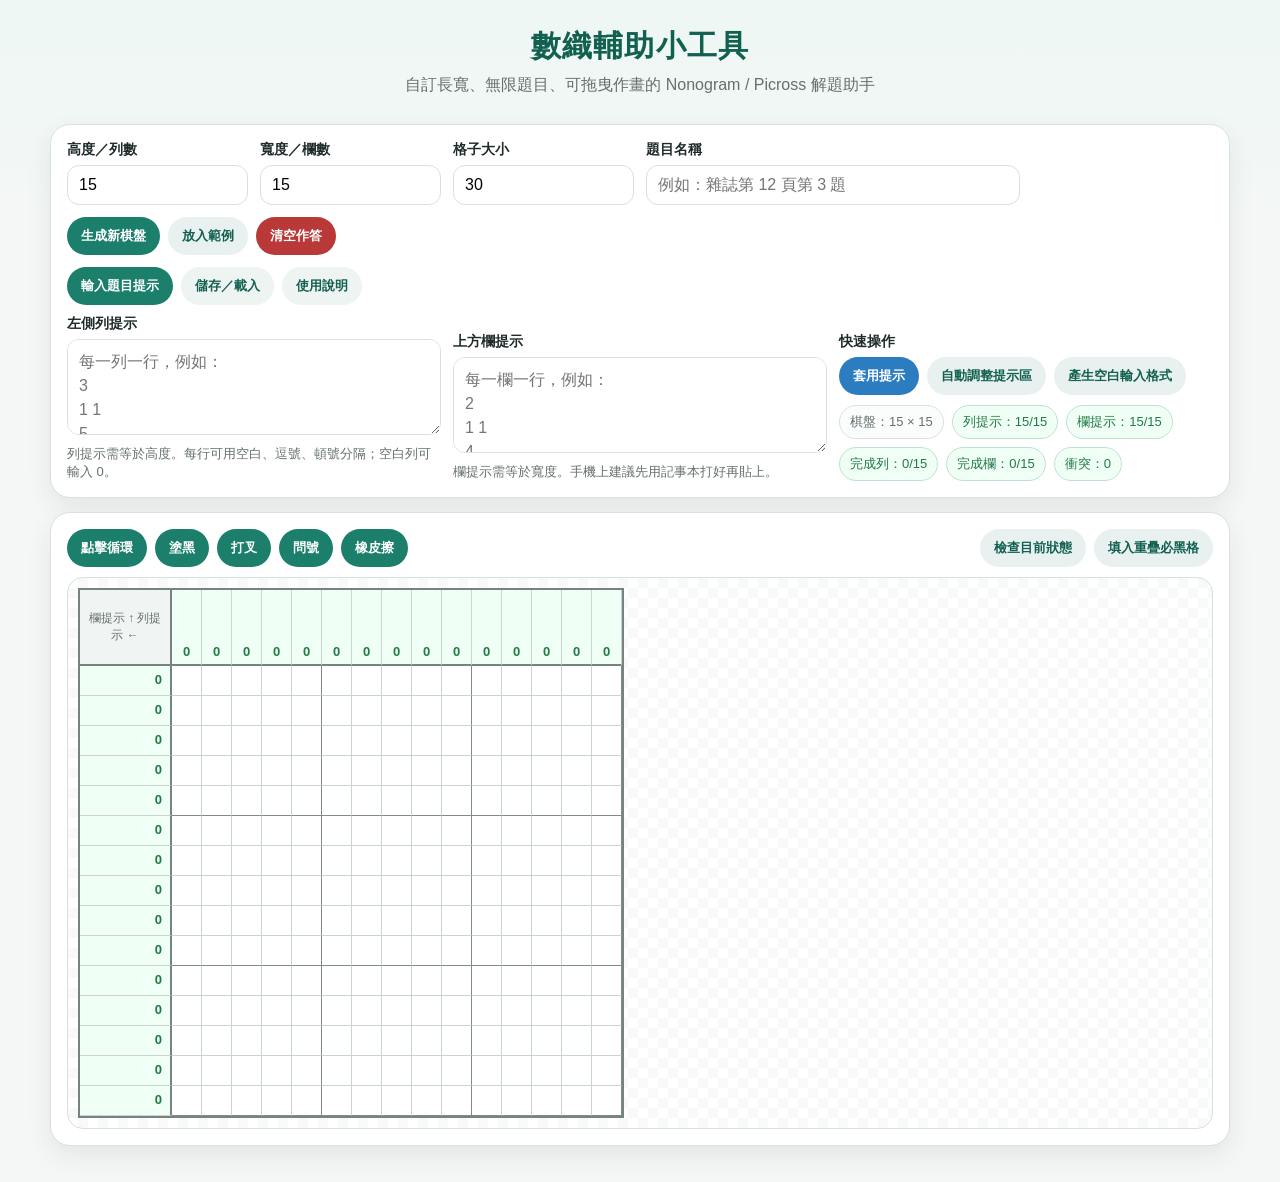
==== chatnono.html @ 59d694d6 "Add files via upload" ====
<!DOCTYPE html>
<html lang="zh-Hant">
<head>
<meta charset="UTF-8" />
<meta name="viewport" content="width=device-width, initial-scale=1.0"/>
<title>數織輔助小工具｜Nonogram Helper</title>
<style>
:root{
  --brand:#1b7f6b;
  --brand-dark:#126050;
  --accent:#2b7dbf;
  --bg:#f5f7f6;
  --card:#ffffff;
  --text:#1f2a2a;
  --muted:#64706f;
  --line:#d8e1df;
  --danger:#b93838;
  --warn:#b7791f;
  --ok:#217a45;
  --shadow:0 10px 26px rgba(20,40,36,.08);
  --cell:30px;
  --topHint:96px;
  --leftHint:120px;
}
*{box-sizing:border-box}
body{
  margin:0;
  font-family:"Microsoft JhengHei","Noto Sans TC",Arial,sans-serif;
  background:linear-gradient(180deg,#eef7f4 0%,var(--bg) 260px);
  color:var(--text);
}
header{
  padding:26px 18px 14px;
  text-align:center;
}
header h1{margin:0;font-size:30px;letter-spacing:.04em;color:var(--brand-dark)}
header p{margin:8px 0 0;color:var(--muted)}
.wrap{
  width:min(1180px,calc(100% - 28px));
  margin:0 auto 36px;
}
.panel{
  background:var(--card);
  border:1px solid var(--line);
  border-radius:20px;
  box-shadow:var(--shadow);
  padding:16px;
  margin:14px 0;
}
.controls{
  display:grid;
  grid-template-columns:repeat(12,1fr);
  gap:12px;
  align-items:end;
}
.field{grid-column:span 2}
.field.wide{grid-column:span 4}
.field.full{grid-column:1/-1}
label{display:block;font-weight:700;margin-bottom:6px;font-size:14px}
input[type="number"],textarea,input[type="text"]{
  width:100%;
  border:1px solid var(--line);
  border-radius:12px;
  padding:10px 11px;
  font:inherit;
  background:#fff;
}
textarea{
  min-height:96px;
  resize:vertical;
  line-height:1.5;
}
.help{
  color:var(--muted);
  font-size:13px;
  margin-top:6px;
}
.btns{
  display:flex;
  gap:8px;
  flex-wrap:wrap;
}
button,.fileBtn{
  appearance:none;
  border:0;
  border-radius:999px;
  padding:10px 14px;
  font-weight:800;
  font-family:inherit;
  cursor:pointer;
  background:var(--brand);
  color:white;
  transition:.15s ease;
  display:inline-flex;
  align-items:center;
  justify-content:center;
  gap:6px;
  text-decoration:none;
}
button:hover,.fileBtn:hover{background:var(--brand-dark);transform:translateY(-1px)}
button.secondary{background:#e8f1ef;color:var(--brand-dark)}
button.secondary:hover{background:#d8e8e4}
button.blue{background:var(--accent)}
button.danger{background:var(--danger)}
button.warn{background:var(--warn)}
button:disabled{opacity:.45;cursor:not-allowed;transform:none}
.status{
  display:flex;
  flex-wrap:wrap;
  gap:8px;
  margin-top:10px;
}
.badge{
  border:1px solid var(--line);
  background:#fafdfc;
  color:var(--muted);
  border-radius:999px;
  padding:7px 10px;
  font-size:13px;
}
.badge.ok{color:var(--ok);border-color:#bfe2cb;background:#f0fff5}
.badge.warn{color:var(--warn);border-color:#f0d59c;background:#fffaf0}
.badge.danger{color:var(--danger);border-color:#efbaba;background:#fff5f5}
.tabs{
  display:flex;
  gap:8px;
  flex-wrap:wrap;
  margin-bottom:10px;
}
.tab{
  background:#edf4f2;
  color:var(--brand-dark);
}
.tab.active{
  background:var(--brand);
  color:#fff;
}
.modeBar{
  display:flex;
  align-items:center;
  justify-content:space-between;
  gap:10px;
  flex-wrap:wrap;
  margin-bottom:10px;
}
.modeGroup{
  display:flex;
  gap:8px;
  flex-wrap:wrap;
}
.toolMode.active{
  outline:3px solid rgba(27,127,107,.18);
  background:var(--brand-dark);
}
.boardWrap{
  overflow:auto;
  max-height:72vh;
  padding:10px;
  border-radius:16px;
  border:1px solid var(--line);
  background:
    linear-gradient(45deg,#f7faf9 25%,transparent 25%),
    linear-gradient(-45deg,#f7faf9 25%,transparent 25%),
    linear-gradient(45deg,transparent 75%,#f7faf9 75%),
    linear-gradient(-45deg,transparent 75%,#f7faf9 75%);
  background-size:20px 20px;
  background-position:0 0,0 10px,10px -10px,-10px 0px;
}
.nonogram{
  display:grid;
  grid-template-columns:var(--leftHint) repeat(var(--cols), var(--cell));
  grid-template-rows:var(--topHint) repeat(var(--rows), var(--cell));
  width:max-content;
  background:#fff;
  border:2px solid #778380;
  user-select:none;
}
.corner{
  grid-column:1;
  grid-row:1;
  background:#f0f5f3;
  border-right:2px solid #778380;
  border-bottom:2px solid #778380;
  position:sticky;
  left:0;
  top:0;
  z-index:8;
  display:flex;
  align-items:center;
  justify-content:center;
  color:var(--muted);
  font-size:12px;
  text-align:center;
  padding:6px;
}
.colHint,.rowHint,.cell{
  border-right:1px solid #cad4d1;
  border-bottom:1px solid #cad4d1;
}
.colHint{
  grid-row:1;
  background:#f8fbfa;
  border-bottom:2px solid #778380;
  display:flex;
  align-items:flex-end;
  justify-content:center;
  padding:4px 2px;
  font-size:13px;
  line-height:1.15;
  text-align:center;
  white-space:pre-line;
  position:sticky;
  top:0;
  z-index:5;
}
.rowHint{
  grid-column:1;
  background:#f8fbfa;
  border-right:2px solid #778380;
  display:flex;
  align-items:center;
  justify-content:flex-end;
  padding:2px 8px;
  font-size:13px;
  line-height:1.15;
  text-align:right;
  white-space:pre-wrap;
  position:sticky;
  left:0;
  z-index:4;
}
.cell{
  width:var(--cell);
  height:var(--cell);
  background:#fff;
  position:relative;
  cursor:pointer;
}
.cell:nth-child(5n){ }
.cell.black{background:#1f2525}
.cell.empty::before,.cell.empty::after{
  content:"";
  position:absolute;
  left:50%;top:50%;
  width:70%;
  height:2px;
  background:#8a9693;
  transform-origin:center;
}
.cell.empty::before{transform:translate(-50%,-50%) rotate(45deg)}
.cell.empty::after{transform:translate(-50%,-50%) rotate(-45deg)}
.cell.maybe{background:#fffbe8}
.cell.maybe::after{
  content:"?";
  position:absolute;
  inset:0;
  display:flex;
  align-items:center;
  justify-content:center;
  color:#b7791f;
  font-weight:900;
}
.cell:hover{outline:2px solid rgba(43,125,191,.35);z-index:2}
.cell.markedLine{box-shadow:inset 0 0 0 2px rgba(43,125,191,.45)}
.colHint.conflict,.rowHint.conflict{background:#fff1f1;color:var(--danger);font-weight:900}
.colHint.done,.rowHint.done{background:#f0fff5;color:var(--ok);font-weight:900}
.smallGridLineR{border-right-color:#7f8b88!important}
.smallGridLineB{border-bottom-color:#7f8b88!important}
.output{
  background:#10201d;
  color:#e8fff8;
  border-radius:14px;
  padding:12px;
  white-space:pre-wrap;
  max-height:180px;
  overflow:auto;
  font-family:Consolas,monospace;
  font-size:13px;
}
.hidden{display:none!important}
@media (max-width:860px){
  .controls{grid-template-columns:1fr 1fr}
  .field,.field.wide{grid-column:span 1}
  .field.full{grid-column:1/-1}
  header h1{font-size:24px}
  :root{--cell:26px;--topHint:88px;--leftHint:98px}
}
</style>
</head>
<body>
<header>
  <h1>數織輔助小工具</h1>
  <p>自訂長寬、無限題目、可拖曳作畫的 Nonogram / Picross 解題助手</p>
</header>

<main class="wrap">
  <section class="panel">
    <div class="controls">
      <div class="field">
        <label for="rows">高度／列數</label>
        <input id="rows" type="number" min="1" max="80" value="15">
      </div>
      <div class="field">
        <label for="cols">寬度／欄數</label>
        <input id="cols" type="number" min="1" max="80" value="15">
      </div>
      <div class="field">
        <label for="cellSize">格子大小</label>
        <input id="cellSize" type="number" min="16" max="48" value="30">
      </div>
      <div class="field wide">
        <label for="title">題目名稱</label>
        <input id="title" type="text" placeholder="例如：雜誌第 12 頁第 3 題">
      </div>
      <div class="field wide">
        <div class="btns">
          <button id="buildBtn">生成新棋盤</button>
          <button class="secondary" id="sampleBtn">放入範例</button>
          <button class="danger" id="clearBoardBtn">清空作答</button>
        </div>
      </div>

      <div class="field full">
        <div class="tabs">
          <button class="tab active" data-tab="input">輸入題目提示</button>
          <button class="tab" data-tab="save">儲存／載入</button>
          <button class="tab" data-tab="help">使用說明</button>
        </div>

        <div id="tab-input">
          <div class="controls">
            <div class="field wide">
              <label for="rowClues">左側列提示</label>
              <textarea id="rowClues" placeholder="每一列一行，例如：
3
1 1
5
2 2"></textarea>
              <div class="help">列提示需等於高度。每行可用空白、逗號、頓號分隔；空白列可輸入 0。</div>
            </div>
            <div class="field wide">
              <label for="colClues">上方欄提示</label>
              <textarea id="colClues" placeholder="每一欄一行，例如：
2
1 1
4
0"></textarea>
              <div class="help">欄提示需等於寬度。手機上建議先用記事本打好再貼上。</div>
            </div>
            <div class="field wide">
              <label>快速操作</label>
              <div class="btns">
                <button class="blue" id="applyCluesBtn">套用提示</button>
                <button class="secondary" id="fitHintBtn">自動調整提示區</button>
                <button class="secondary" id="copyBlankBtn">產生空白輸入格式</button>
              </div>
              <div class="status" id="status"></div>
            </div>
          </div>
        </div>

        <div id="tab-save" class="hidden">
          <div class="controls">
            <div class="field wide">
              <label>儲存目前題目</label>
              <div class="btns">
                <button id="exportBtn">匯出 JSON</button>
                <button class="secondary" id="copyStateBtn">複製題目資料</button>
              </div>
              <div class="help">會儲存長寬、提示數字、目前作答狀態。適合換電腦或下次繼續。</div>
            </div>
            <div class="field wide">
              <label for="importFile">載入 JSON</label>
              <input id="importFile" type="file" accept=".json,application/json">
              <div class="help">選擇之前匯出的 JSON 檔即可還原。</div>
            </div>
            <div class="field wide">
              <label for="jsonBox">題目資料文字</label>
              <textarea id="jsonBox" placeholder="也可以把 JSON 貼在這裡，再按「從文字載入」"></textarea>
              <div class="btns" style="margin-top:8px">
                <button class="blue" id="importTextBtn">從文字載入</button>
              </div>
            </div>
          </div>
          <div id="exportOutput" class="output hidden"></div>
        </div>

        <div id="tab-help" class="hidden">
          <div class="help" style="font-size:15px;line-height:1.8">
            <b>格子操作：</b>左鍵點擊會依序切換「塗黑 → 打叉 → 問號 → 空白」。<br>
            <b>拖曳作畫：</b>先選下方工具模式，再按住滑鼠拖過格子即可連續畫。手機也可用觸控拖曳。<br>
            <b>檢查功能：</b>目前會檢查每列/每欄的連續黑格數是否已符合提示；符合會變綠，不符合但黑格數超過或分段不可能時會變紅。<br>
            <b>注意：</b>這是「輔助解題工具」，不是完全自動解答器；可以幫你避免畫錯、保存題目、快速重玩。
          </div>
        </div>
      </div>
    </div>
  </section>

  <section class="panel">
    <div class="modeBar">
      <div class="modeGroup">
        <button class="toolMode" data-mode="cycle">點擊循環</button>
        <button class="toolMode" data-mode="black">塗黑</button>
        <button class="toolMode" data-mode="empty" class="toolMode active">打叉</button>
        <button class="toolMode" data-mode="maybe">問號</button>
        <button class="toolMode" data-mode="clear">橡皮擦</button>
      </div>
      <div class="btns">
        <button class="secondary" id="checkBtn">檢查目前狀態</button>
        <button class="secondary" id="fillObviousBtn">填入重疊必黑格</button>
      </div>
    </div>
    <div class="boardWrap" id="boardWrap">
      <div id="board" class="nonogram"></div>
    </div>
  </section>
</main>

<script>
const $ = id => document.getElementById(id);
let rows=15, cols=15, grid=[], rowClues=[], colClues=[], mode='empty';
let dragging=false, dragValue=null;

function parseClues(text, expected){
  const lines = text.replace(/\r/g,'').split('\n');
  const out = lines.map(line=>{
    const t=line.trim();
    if(!t || t==='0') return [];
    return t.split(/[,\s，、]+/).filter(Boolean).map(Number).filter(n=>Number.isFinite(n)&&n>0);
  });
  while(out.length<expected) out.push([]);
  return out.slice(0, expected);
}
function cluesToText(clues){
  return clues.map(a=>a.length?a.join(' '):'0').join('\n');
}
function initGrid(r,c){
  grid = Array.from({length:r},()=>Array.from({length:c},()=>0));
}
function setCSS(){
  document.documentElement.style.setProperty('--rows', rows);
  document.documentElement.style.setProperty('--cols', cols);
  document.documentElement.style.setProperty('--cell', Math.max(16, Math.min(48, +$('cellSize').value||30))+'px');
}
function buildBoard(){
  rows = Math.max(1, Math.min(80, +$('rows').value||15));
  cols = Math.max(1, Math.min(80, +$('cols').value||15));
  $('rows').value=rows; $('cols').value=cols;
  setCSS();
  initGrid(rows,cols);
  rowClues = parseClues($('rowClues').value, rows);
  colClues = parseClues($('colClues').value, cols);
  render();
  fitHintArea();
  updateStatus();
}
function render(){
  const board=$('board');
  board.innerHTML='';
  board.style.setProperty('--rows', rows);
  board.style.setProperty('--cols', cols);

  const corner=document.createElement('div');
  corner.className='corner';
  corner.textContent='欄提示 ↑\n列提示 ←';
  board.appendChild(corner);

  for(let c=0;c<cols;c++){
    const d=document.createElement('div');
    d.className='colHint';
    d.dataset.col=c;
    d.style.gridColumn=c+2;
    d.textContent=(colClues[c]||[]).join('\n') || '0';
    board.appendChild(d);
  }
  for(let r=0;r<rows;r++){
    const d=document.createElement('div');
    d.className='rowHint';
    d.dataset.row=r;
    d.style.gridRow=r+2;
    d.textContent=(rowClues[r]||[]).join(' ') || '0';
    board.appendChild(d);
  }
  for(let r=0;r<rows;r++){
    for(let c=0;c<cols;c++){
      const cell=document.createElement('div');
      cell.className='cell';
      if((c+1)%5===0) cell.classList.add('smallGridLineR');
      if((r+1)%5===0) cell.classList.add('smallGridLineB');
      cell.dataset.r=r; cell.dataset.c=c;
      cell.style.gridColumn=c+2;
      cell.style.gridRow=r+2;
      applyCellClass(cell, grid[r][c]);
      cell.addEventListener('pointerdown', onPointerDown);
      cell.addEventListener('pointerenter', onPointerEnter);
      board.appendChild(cell);
    }
  }
  document.addEventListener('pointerup',()=>{dragging=false;dragValue=null;});
  checkState(false);
}
function applyCellClass(el,val){
  el.classList.remove('black','empty','maybe');
  if(val===1) el.classList.add('black');
  if(val===2) el.classList.add('empty');
  if(val===3) el.classList.add('maybe');
}
function nextValue(v){ return (v+1)%4; }
function valueByMode(current){
  if(mode==='cycle') return nextValue(current);
  if(mode==='black') return 1;
  if(mode==='empty') return 2;
  if(mode==='maybe') return 3;
  if(mode==='clear') return 0;
  return current;
}
function paintCell(el,val=null){
  const r=+el.dataset.r, c=+el.dataset.c;
  const newVal = val===null ? valueByMode(grid[r][c]) : val;
  grid[r][c]=newVal;
  applyCellClass(el,newVal);
}
function onPointerDown(e){
  e.preventDefault();
  dragging=true;
  const r=+this.dataset.r, c=+this.dataset.c;
  dragValue=valueByMode(grid[r][c]);
  paintCell(this, dragValue);
}
function onPointerEnter(e){
  if(!dragging || dragValue===null) return;
  paintCell(this, dragValue);
}
function getRuns(arr){
  const runs=[]; let n=0;
  for(const v of arr){
    if(v===1) n++;
    else{ if(n) runs.push(n); n=0; }
  }
  if(n) runs.push(n);
  return runs;
}
function equalArr(a,b){return a.length===b.length && a.every((x,i)=>x===b[i]);}
function possibleLine(states, clues){
  const len=states.length;
  const target=clues.reduce((s,n)=>s+n,0);
  const black=states.filter(v=>v===1).length;
  if(black>target) return false;
  const runs=getRuns(states);
  for(let i=0;i<runs.length;i++){
    if(i>=clues.length || runs[i]>clues[i]) return false;
  }
  return true;
}
function checkState(showAlert=true){
  let doneRows=0, doneCols=0, conflict=0;
  document.querySelectorAll('.rowHint,.colHint').forEach(el=>el.classList.remove('done','conflict'));

  for(let r=0;r<rows;r++){
    const states=grid[r];
    const runs=getRuns(states);
    const hint=document.querySelector(`.rowHint[data-row="${r}"]`);
    if(equalArr(runs,rowClues[r]||[])){hint.classList.add('done'); doneRows++;}
    else if(!possibleLine(states,rowClues[r]||[])){hint.classList.add('conflict'); conflict++;}
  }
  for(let c=0;c<cols;c++){
    const states=grid.map(row=>row[c]);
    const runs=getRuns(states);
    const hint=document.querySelector(`.colHint[data-col="${c}"]`);
    if(equalArr(runs,colClues[c]||[])){hint.classList.add('done'); doneCols++;}
    else if(!possibleLine(states,colClues[c]||[])){hint.classList.add('conflict'); conflict++;}
  }
  updateStatus(doneRows,doneCols,conflict);
  if(showAlert) alert(conflict ? `目前有 ${conflict} 個列/欄可能衝突。` : '目前沒有偵測到明顯衝突。');
}
function updateStatus(doneRows=0,doneCols=0,conflict=0){
  const rowLines = $('rowClues').value.replace(/\r/g,'').split('\n').filter((_,i)=>i<rows).length;
  const colLines = $('colClues').value.replace(/\r/g,'').split('\n').filter((_,i)=>i<cols).length;
  $('status').innerHTML = `
    <span class="badge">棋盤：${rows} × ${cols}</span>
    <span class="badge ${rowClues.length===rows?'ok':'warn'}">列提示：${rowClues.length}/${rows}</span>
    <span class="badge ${colClues.length===cols?'ok':'warn'}">欄提示：${colClues.length}/${cols}</span>
    <span class="badge ok">完成列：${doneRows}/${rows}</span>
    <span class="badge ok">完成欄：${doneCols}/${cols}</span>
    <span class="badge ${conflict?'danger':'ok'}">衝突：${conflict}</span>`;
}
function fitHintArea(){
  const maxRowNums=Math.max(1,...rowClues.map(a=>a.length));
  const maxColNums=Math.max(1,...colClues.map(a=>a.length));
  document.documentElement.style.setProperty('--leftHint', Math.max(92, maxRowNums*28+32)+'px');
  document.documentElement.style.setProperty('--topHint', Math.max(76, maxColNums*20+24)+'px');
}
function generateBlankFormat(){
  rows = +$('rows').value||15; cols=+$('cols').value||15;
  $('rowClues').value = Array.from({length:rows},()=> '0').join('\n');
  $('colClues').value = Array.from({length:cols},()=> '0').join('\n');
}
function lineOverlap(length, clues){
  if(!clues || !clues.length) return Array(length).fill(0);
  const total = clues.reduce((s,n)=>s+n,0) + clues.length - 1;
  if(total>length) return Array(length).fill(0);
  const earliest=[]; let pos=0;
  for(const n of clues){ earliest.push([pos,pos+n-1]); pos += n+1; }
  const latest=[]; pos=length-1;
  for(let i=clues.length-1;i>=0;i--){ const n=clues[i]; latest[i]=[pos-n+1,pos]; pos -= n+1; }
  const must=Array(length).fill(0);
  for(let i=0;i<clues.length;i++){
    const s=Math.max(earliest[i][0], latest[i][0]);
    const e=Math.min(earliest[i][1], latest[i][1]);
    for(let p=s;p<=e;p++) if(p>=0&&p<length) must[p]=1;
  }
  return must;
}
function fillObvious(){
  for(let r=0;r<rows;r++){
    const must=lineOverlap(cols,rowClues[r]||[]);
    for(let c=0;c<cols;c++) if(must[c]) grid[r][c]=1;
  }
  for(let c=0;c<cols;c++){
    const must=lineOverlap(rows,colClues[c]||[]);
    for(let r=0;r<rows;r++) if(must[r]) grid[r][c]=1;
  }
  render();
  checkState(false);
}
function getState(){
  return {version:1,title:$('title').value||'',rows,cols,rowClues,colClues,grid,cellSize:+$('cellSize').value||30,savedAt:new Date().toISOString()};
}
function loadState(obj){
  rows=obj.rows; cols=obj.cols;
  $('rows').value=rows; $('cols').value=cols;
  $('title').value=obj.title||'';
  $('cellSize').value=obj.cellSize||30;
  rowClues=obj.rowClues||Array.from({length:rows},()=>[]);
  colClues=obj.colClues||Array.from({length:cols},()=>[]);
  grid=obj.grid||Array.from({length:rows},()=>Array.from({length:cols},()=>0));
  $('rowClues').value=cluesToText(rowClues);
  $('colClues').value=cluesToText(colClues);
  setCSS(); fitHintArea(); render(); checkState(false);
}
function downloadJSON(){
  const data=JSON.stringify(getState(),null,2);
  const blob=new Blob([data],{type:'application/json'});
  const a=document.createElement('a');
  const name=($('title').value||'nonogram').replace(/[\\/:*?"<>|]/g,'_');
  a.href=URL.createObjectURL(blob);
  a.download=`${name}.json`;
  a.click();
  URL.revokeObjectURL(a.href);
}
function setSample(){
  $('rows').value=10; $('cols').value=10; $('title').value='範例：小愛心';
  $('rowClues').value=['2 2','4 4','10','10','8','6','4','2','1 1','0'].join('\n');
  $('colClues').value=['0','2','4','6','8','8','6','4','2','0'].join('\n');
  buildBoard();
}
document.querySelectorAll('.tab').forEach(btn=>{
  btn.addEventListener('click',()=>{
    document.querySelectorAll('.tab').forEach(b=>b.classList.remove('active'));
    btn.classList.add('active');
    ['input','save','help'].forEach(t=>$('tab-'+t).classList.add('hidden'));
    $('tab-'+btn.dataset.tab).classList.remove('hidden');
  });
});
document.querySelectorAll('.toolMode').forEach(btn=>{
  btn.addEventListener('click',()=>{
    document.querySelectorAll('.toolMode').forEach(b=>b.classList.remove('active'));
    btn.classList.add('active');
    mode=btn.dataset.mode;
  });
});
$('buildBtn').addEventListener('click',buildBoard);
$('applyCluesBtn').addEventListener('click',()=>{rowClues=parseClues($('rowClues').value, rows); colClues=parseClues($('colClues').value, cols); fitHintArea(); render();});
$('fitHintBtn').addEventListener('click',fitHintArea);
$('copyBlankBtn').addEventListener('click',generateBlankFormat);
$('clearBoardBtn').addEventListener('click',()=>{initGrid(rows,cols); render();});
$('checkBtn').addEventListener('click',()=>checkState(true));
$('fillObviousBtn').addEventListener('click',fillObvious);
$('sampleBtn').addEventListener('click',setSample);
$('exportBtn').addEventListener('click',downloadJSON);
$('copyStateBtn').addEventListener('click',async()=>{
  const data=JSON.stringify(getState(),null,2);
  $('jsonBox').value=data;
  try{await navigator.clipboard.writeText(data); alert('已複製題目資料。');}
  catch(e){alert('已放到文字框，瀏覽器不允許自動複製時可手動複製。');}
});
$('importFile').addEventListener('change',async e=>{
  const file=e.target.files[0]; if(!file) return;
  const text=await file.text();
  loadState(JSON.parse(text));
});
$('importTextBtn').addEventListener('click',()=>{
  try{loadState(JSON.parse($('jsonBox').value));}
  catch(e){alert('JSON 內容讀取失敗，請確認格式。');}
});
$('cellSize').addEventListener('change',()=>{setCSS(); render();});
buildBoard();
</script>
</body>
</html>
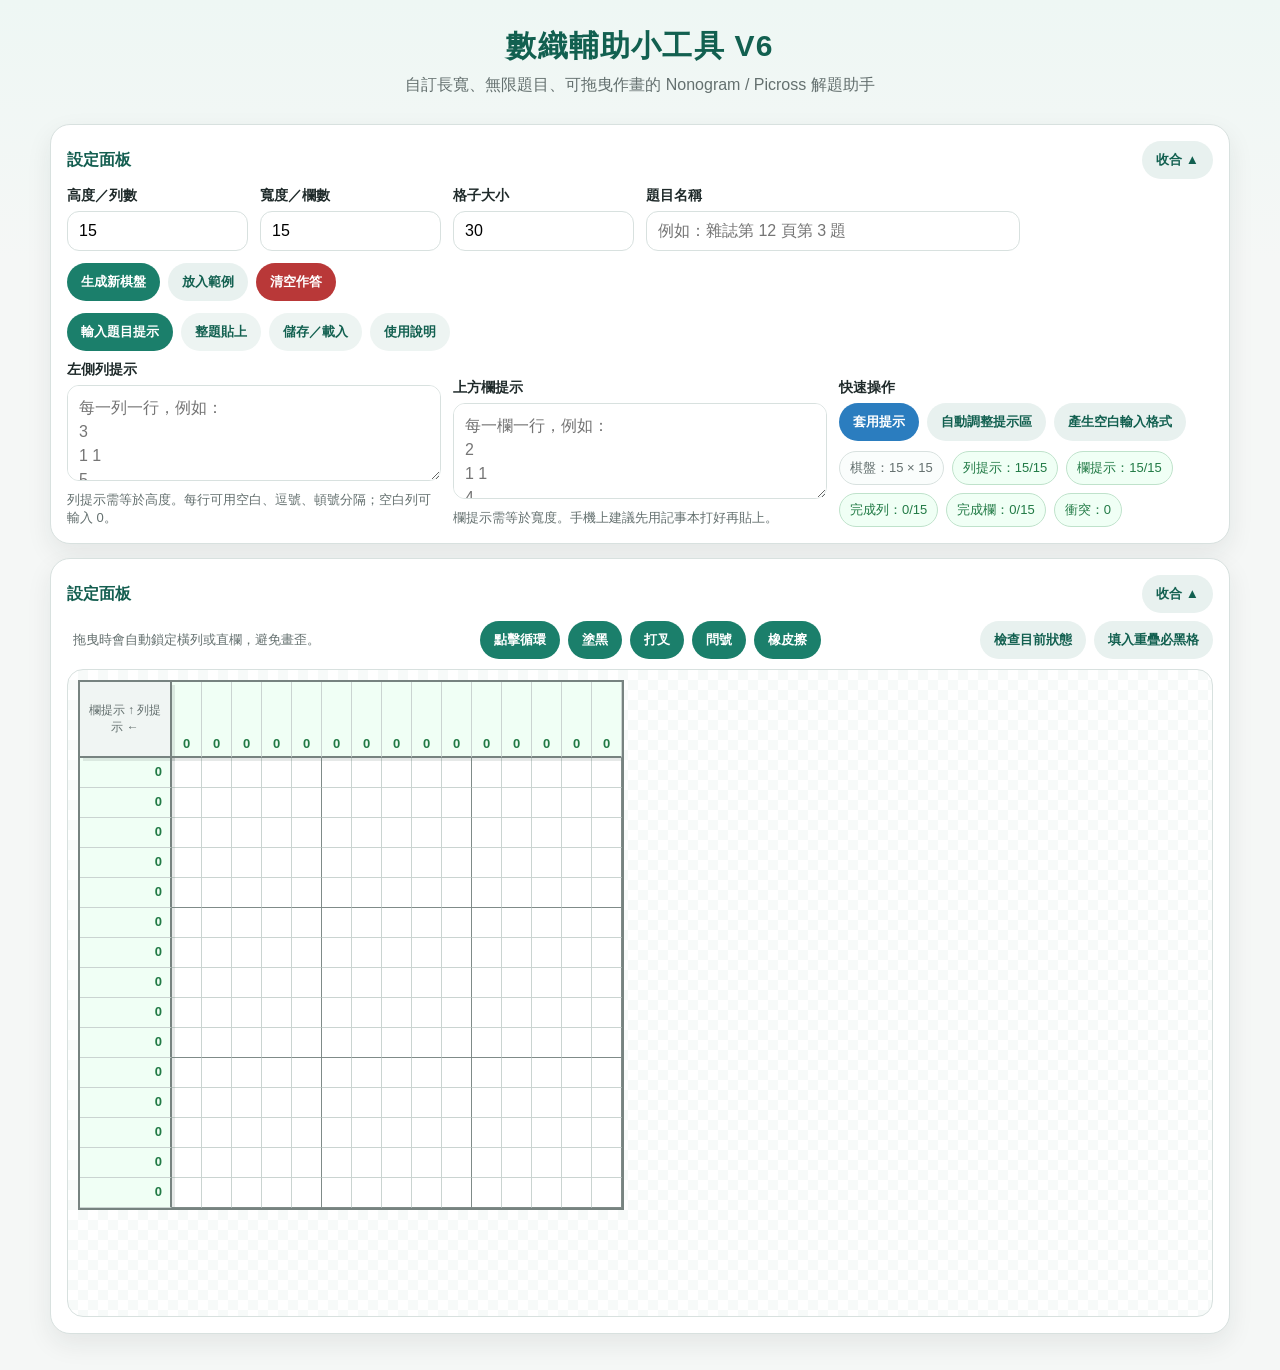
==== commit c0813dbb: "Add files via upload" ====
--- a/chatnono.html
+++ b/chatnono.html
@@ -3,7 +3,7 @@
 <head>
 <meta charset="UTF-8" />
 <meta name="viewport" content="width=device-width, initial-scale=1.0"/>
-<title>數織輔助小工具｜Nonogram Helper</title>
+<title>數織輔助小工具 V6｜Nonogram Helper</title>
 <style>
 :root{
   --brand:#1b7f6b;
@@ -285,16 +285,54 @@
   header h1{font-size:24px}
   :root{--cell:26px;--topHint:88px;--leftHint:98px}
 }
+
+.boardWrap, .nonogram, .cell, .rowHint, .colHint, .corner{
+  -webkit-user-select:none;
+  user-select:none;
+  -webkit-touch-callout:none;
+  touch-action:none;
+}
+
+
+.boardWrap{
+  height:72vh;
+  max-height:none;
+  overscroll-behavior:contain;
+}
+.cell.lockPreview{
+  outline:3px solid rgba(43,125,191,.45);
+  z-index:3;
+}
+.colHint{
+  box-shadow:0 3px 0 rgba(119,131,128,.18);
+}
+.rowHint{
+  box-shadow:3px 0 0 rgba(119,131,128,.18);
+}
+.corner{
+  box-shadow:3px 3px 0 rgba(119,131,128,.18);
+}
+.lockNote{
+  color:var(--muted);
+  font-size:13px;
+  margin-left:6px;
+}
+
 </style>
 </head>
 <body>
 <header>
-  <h1>數織輔助小工具</h1>
+  <h1>數織輔助小工具 V6</h1>
   <p>自訂長寬、無限題目、可拖曳作畫的 Nonogram / Picross 解題助手</p>
 </header>
 
 <main class="wrap">
   <section class="panel">
+    <div style="display:flex;justify-content:space-between;align-items:center;margin-bottom:8px;">
+      <strong style="color:#145e50">設定面板</strong>
+      <button id="togglePanelBtn" class="secondary">收合 ▲</button>
+    </div>
+    <div id="panelContent">
     <div class="controls">
       <div class="field">
         <label for="rows">高度／列數</label>
@@ -323,6 +361,7 @@
       <div class="field full">
         <div class="tabs">
           <button class="tab active" data-tab="input">輸入題目提示</button>
+          <button class="tab" data-tab="paste">整題貼上</button>
           <button class="tab" data-tab="save">儲存／載入</button>
           <button class="tab" data-tab="help">使用說明</button>
         </div>
@@ -359,6 +398,48 @@
           </div>
         </div>
 
+        <div id="tab-paste" class="hidden">
+          <div class="controls">
+            <div class="field full">
+              <label for="pasteBox">從記事本整題貼上</label>
+              <textarea id="pasteBox" style="min-height:220px" placeholder="推薦格式：
+15x15
+ROWS:
+3
+1 1
+5
+0
+COLS:
+2
+1 1
+4
+0
+
+也支援：
+15 15
+ROWS
+3
+1 1
+...
+COLS
+2
+1 1
+..."></textarea>
+              <div class="help">
+                格式重點：第一行請放長寬，例如 15x15 或 15 15；接著用 ROWS/列/左側 表示左側提示，用 COLS/欄/上方 表示上方提示。每一列/欄一行，沒有提示請填 0。
+              </div>
+            </div>
+            <div class="field full">
+              <div class="btns">
+                <button class="blue" id="parsePasteBtn">一鍵替換目前題目</button>
+                <button class="secondary" id="makeTemplateBtn">產生目前尺寸範本</button>
+                <button class="secondary" id="clearPasteBtn">清空貼上區</button>
+              </div>
+              <div class="status" id="pasteStatus"></div>
+            </div>
+          </div>
+        </div>
+
         <div id="tab-save" class="hidden">
           <div class="controls">
             <div class="field wide">
@@ -388,21 +469,27 @@
         <div id="tab-help" class="hidden">
           <div class="help" style="font-size:15px;line-height:1.8">
             <b>格子操作：</b>左鍵點擊會依序切換「塗黑 → 打叉 → 問號 → 空白」。<br>
-            <b>拖曳作畫：</b>先選下方工具模式，再按住滑鼠拖過格子即可連續畫。手機也可用觸控拖曳。<br>
+            <b>拖曳作畫：</b>先選下方工具模式，再按住滑鼠拖過格子即可連續畫；拖曳時會自動判斷橫向或直向並鎖定，避免畫歪。手機也可用觸控拖曳。<br>
             <b>檢查功能：</b>目前會檢查每列/每欄的連續黑格數是否已符合提示；符合會變綠，不符合但黑格數超過或分段不可能時會變紅。<br>
             <b>注意：</b>這是「輔助解題工具」，不是完全自動解答器；可以幫你避免畫錯、保存題目、快速重玩。
           </div>
         </div>
       </div>
     </div>
-  </section>
+  </div></section>
 
   <section class="panel">
+    <div style="display:flex;justify-content:space-between;align-items:center;margin-bottom:8px;">
+      <strong style="color:#145e50">設定面板</strong>
+      <button id="togglePanelBtn" class="secondary">收合 ▲</button>
+    </div>
+    <div id="panelContent">
     <div class="modeBar">
+      <div class="lockNote">拖曳時會自動鎖定橫列或直欄，避免畫歪。</div>
       <div class="modeGroup">
         <button class="toolMode" data-mode="cycle">點擊循環</button>
         <button class="toolMode" data-mode="black">塗黑</button>
-        <button class="toolMode" data-mode="empty" class="toolMode active">打叉</button>
+        <button class="toolMode" class="toolMode active" data-mode="empty">打叉</button>
         <button class="toolMode" data-mode="maybe">問號</button>
         <button class="toolMode" data-mode="clear">橡皮擦</button>
       </div>
@@ -420,7 +507,7 @@
 <script>
 const $ = id => document.getElementById(id);
 let rows=15, cols=15, grid=[], rowClues=[], colClues=[], mode='empty';
-let dragging=false, dragValue=null;
+let dragging=false, dragValue=null, dragStartR=null, dragStartC=null, dragAxis=null, lastPaintKey='';
 
 function parseClues(text, expected){
   const lines = text.replace(/\r/g,'').split('\n');
@@ -494,10 +581,11 @@
       applyCellClass(cell, grid[r][c]);
       cell.addEventListener('pointerdown', onPointerDown);
       cell.addEventListener('pointerenter', onPointerEnter);
+      cell.addEventListener('pointermove', onPointerMove);
       board.appendChild(cell);
     }
   }
-  document.addEventListener('pointerup',()=>{dragging=false;dragValue=null;});
+  document.addEventListener('pointerup',()=>{dragging=false;dragValue=null;dragAxis=null;lastPaintKey='';clearLockPreview();});
   checkState(false);
 }
 function applyCellClass(el,val){
@@ -516,21 +604,65 @@
   return current;
 }
 function paintCell(el,val=null){
+  if(!el) return;
   const r=+el.dataset.r, c=+el.dataset.c;
+  const key = r + ',' + c;
+  if(dragging && key === lastPaintKey) return;
+  lastPaintKey = key;
   const newVal = val===null ? valueByMode(grid[r][c]) : val;
   grid[r][c]=newVal;
   applyCellClass(el,newVal);
 }
+function getCell(r,c){
+  return document.querySelector(`.cell[data-r="${r}"][data-c="${c}"]`);
+}
+function clearLockPreview(){
+  document.querySelectorAll('.cell.lockPreview').forEach(el=>el.classList.remove('lockPreview'));
+}
+function paintLockedPath(targetR,targetC){
+  let r = targetR, c = targetC;
+  if(dragAxis==='row') r = dragStartR;
+  if(dragAxis==='col') c = dragStartC;
+  const el = getCell(r,c);
+  if(el){
+    clearLockPreview();
+    el.classList.add('lockPreview');
+    paintCell(el, dragValue);
+  }
+}
 function onPointerDown(e){
   e.preventDefault();
   dragging=true;
-  const r=+this.dataset.r, c=+this.dataset.c;
-  dragValue=valueByMode(grid[r][c]);
+  dragAxis=null;
+  lastPaintKey='';
+  dragStartR=+this.dataset.r;
+  dragStartC=+this.dataset.c;
+  dragValue=valueByMode(grid[dragStartR][dragStartC]);
+  if(this.setPointerCapture){
+    try{ this.setPointerCapture(e.pointerId); }catch(err){}
+  }
   paintCell(this, dragValue);
 }
 function onPointerEnter(e){
   if(!dragging || dragValue===null) return;
-  paintCell(this, dragValue);
+  const r=+this.dataset.r, c=+this.dataset.c;
+  if(dragAxis===null){
+    const dr=Math.abs(r-dragStartR);
+    const dc=Math.abs(c-dragStartC);
+    if(dr===0 && dc===0){
+      paintCell(this, dragValue);
+      return;
+    }
+    dragAxis = dc >= dr ? 'row' : 'col';
+  }
+  paintLockedPath(r,c);
+}
+function onPointerMove(e){
+  if(!dragging || dragValue===null) return;
+  const hit = document.elementFromPoint(e.clientX, e.clientY);
+  const cell = hit && hit.closest ? hit.closest('.cell') : null;
+  if(!cell) return;
+  onPointerEnter.call(cell, e);
 }
 function getRuns(arr){
   const runs=[]; let n=0;
@@ -653,13 +785,105 @@
   $('rows').value=10; $('cols').value=10; $('title').value='範例：小愛心';
   $('rowClues').value=['2 2','4 4','10','10','8','6','4','2','1 1','0'].join('\n');
   $('colClues').value=['0','2','4','6','8','8','6','4','2','0'].join('\n');
-  buildBoard();
-}
+  
+// 收合面板
+const toggleBtn = document.getElementById('togglePanelBtn');
+const panelContent = document.getElementById('panelContent');
+let collapsed = false;
+toggleBtn.addEventListener('click', ()=>{
+  collapsed = !collapsed;
+  panelContent.style.display = collapsed ? 'none' : 'block';
+  toggleBtn.textContent = collapsed ? '展開 ▼' : '收合 ▲';
+});
+
+buildBoard();
+}
+
+function normalizeHeader(s){
+  return s.trim().toUpperCase().replace(/[：:]/g,'');
+}
+function isRowHeader(s){
+  const x=normalizeHeader(s);
+  return ['ROWS','ROW','R','LEFT','左側','列','橫列','列提示','左側列提示'].includes(x);
+}
+function isColHeader(s){
+  const x=normalizeHeader(s);
+  return ['COLS','COL','C','COLUMNS','COLUMN','TOP','上方','欄','直欄','欄提示','上方欄提示'].includes(x);
+}
+function parsePuzzleText(raw){
+  const lines = raw.replace(/\r/g,'').split('\n').map(x=>x.trim()).filter(x=>x && !x.startsWith('#'));
+  if(!lines.length) throw new Error('貼上內容是空的。');
+
+  let sizeLineIndex = lines.findIndex(line => /(\d+)\s*(?:x|X|×|\*|\s)\s*(\d+)/.test(line));
+  if(sizeLineIndex < 0) throw new Error('找不到長寬，請在最前面放 15x15 或 15 15。');
+
+  const m = lines[sizeLineIndex].match(/(\d+)\s*(?:x|X|×|\*|\s)\s*(\d+)/);
+  const r = Math.max(1, Math.min(80, parseInt(m[1],10)));
+  const c = Math.max(1, Math.min(80, parseInt(m[2],10)));
+
+  let section = '';
+  const rowLines = [];
+  const colLines = [];
+
+  for(let i=sizeLineIndex+1;i<lines.length;i++){
+    const line = lines[i];
+    if(isRowHeader(line)){ section='rows'; continue; }
+    if(isColHeader(line)){ section='cols'; continue; }
+    if(/^[-=]{3,}$/.test(line)) continue;
+
+    if(section==='rows') rowLines.push(line);
+    else if(section==='cols') colLines.push(line);
+  }
+
+  if(!rowLines.length || !colLines.length){
+    const rest = lines.slice(sizeLineIndex+1).filter(line=>!isRowHeader(line)&&!isColHeader(line)&&!/^[-=]{3,}$/.test(line));
+    if(rest.length >= r+c){
+      return {rows:r, cols:c, rowText:rest.slice(0,r).join('\n'), colText:rest.slice(r,r+c).join('\n')};
+    }
+    throw new Error('找不到 ROWS / COLS 區塊，或提示行數不足。');
+  }
+
+  if(rowLines.length !== r) throw new Error(`左側列提示有 ${rowLines.length} 行，但高度是 ${r}。`);
+  if(colLines.length !== c) throw new Error(`上方欄提示有 ${colLines.length} 行，但寬度是 ${c}。`);
+
+  return {rows:r, cols:c, rowText:rowLines.join('\n'), colText:colLines.join('\n')};
+}
+function applyPastedPuzzle(){
+  try{
+    const data = parsePuzzleText($('pasteBox').value);
+    $('rows').value = data.rows;
+    $('cols').value = data.cols;
+    $('rowClues').value = data.rowText;
+    $('colClues').value = data.colText;
+    
+// 收合面板
+const toggleBtn = document.getElementById('togglePanelBtn');
+const panelContent = document.getElementById('panelContent');
+let collapsed = false;
+toggleBtn.addEventListener('click', ()=>{
+  collapsed = !collapsed;
+  panelContent.style.display = collapsed ? 'none' : 'block';
+  toggleBtn.textContent = collapsed ? '展開 ▼' : '收合 ▲';
+});
+
+buildBoard();
+    $('pasteStatus').innerHTML = `<span class="badge ok">已套用：${data.rows} × ${data.cols}</span><span class="badge ok">已清空作答並生成新棋盤</span>`;
+  }catch(err){
+    $('pasteStatus').innerHTML = `<span class="badge danger">${err.message}</span>`;
+  }
+}
+function makePasteTemplate(){
+  const r = Math.max(1, Math.min(80, +$('rows').value||15));
+  const c = Math.max(1, Math.min(80, +$('cols').value||15));
+  $('pasteBox').value = `${r}x${c}\nROWS:\n${Array.from({length:r},()=> '0').join('\n')}\nCOLS:\n${Array.from({length:c},()=> '0').join('\n')}`;
+  $('pasteStatus').innerHTML = `<span class="badge ok">已產生 ${r} × ${c} 貼上範本</span>`;
+}
+
 document.querySelectorAll('.tab').forEach(btn=>{
   btn.addEventListener('click',()=>{
     document.querySelectorAll('.tab').forEach(b=>b.classList.remove('active'));
     btn.classList.add('active');
-    ['input','save','help'].forEach(t=>$('tab-'+t).classList.add('hidden'));
+    ['input','paste','save','help'].forEach(t=>$('tab-'+t).classList.add('hidden'));
     $('tab-'+btn.dataset.tab).classList.remove('hidden');
   });
 });
@@ -671,6 +895,9 @@
   });
 });
 $('buildBtn').addEventListener('click',buildBoard);
+$('parsePasteBtn').addEventListener('click',applyPastedPuzzle);
+$('makeTemplateBtn').addEventListener('click',makePasteTemplate);
+$('clearPasteBtn').addEventListener('click',()=>{$('pasteBox').value='';$('pasteStatus').innerHTML='';});
 $('applyCluesBtn').addEventListener('click',()=>{rowClues=parseClues($('rowClues').value, rows); colClues=parseClues($('colClues').value, cols); fitHintArea(); render();});
 $('fitHintBtn').addEventListener('click',fitHintArea);
 $('copyBlankBtn').addEventListener('click',generateBlankFormat);
@@ -695,7 +922,31 @@
   catch(e){alert('JSON 內容讀取失敗，請確認格式。');}
 });
 $('cellSize').addEventListener('change',()=>{setCSS(); render();});
+
+// 防止棋盤操作時跳出瀏覽器選單／觸控長按選單
+document.addEventListener('contextmenu', function(e){
+  if(e.target.closest && e.target.closest('#boardWrap')){
+    e.preventDefault();
+  }
+});
+document.addEventListener('dragstart', function(e){
+  if(e.target.closest && e.target.closest('#boardWrap')){
+    e.preventDefault();
+  }
+});
+
+
+// 收合面板
+const toggleBtn = document.getElementById('togglePanelBtn');
+const panelContent = document.getElementById('panelContent');
+let collapsed = false;
+toggleBtn.addEventListener('click', ()=>{
+  collapsed = !collapsed;
+  panelContent.style.display = collapsed ? 'none' : 'block';
+  toggleBtn.textContent = collapsed ? '展開 ▼' : '收合 ▲';
+});
+
 buildBoard();
 </script>
 </body>
-</html>+</html>
